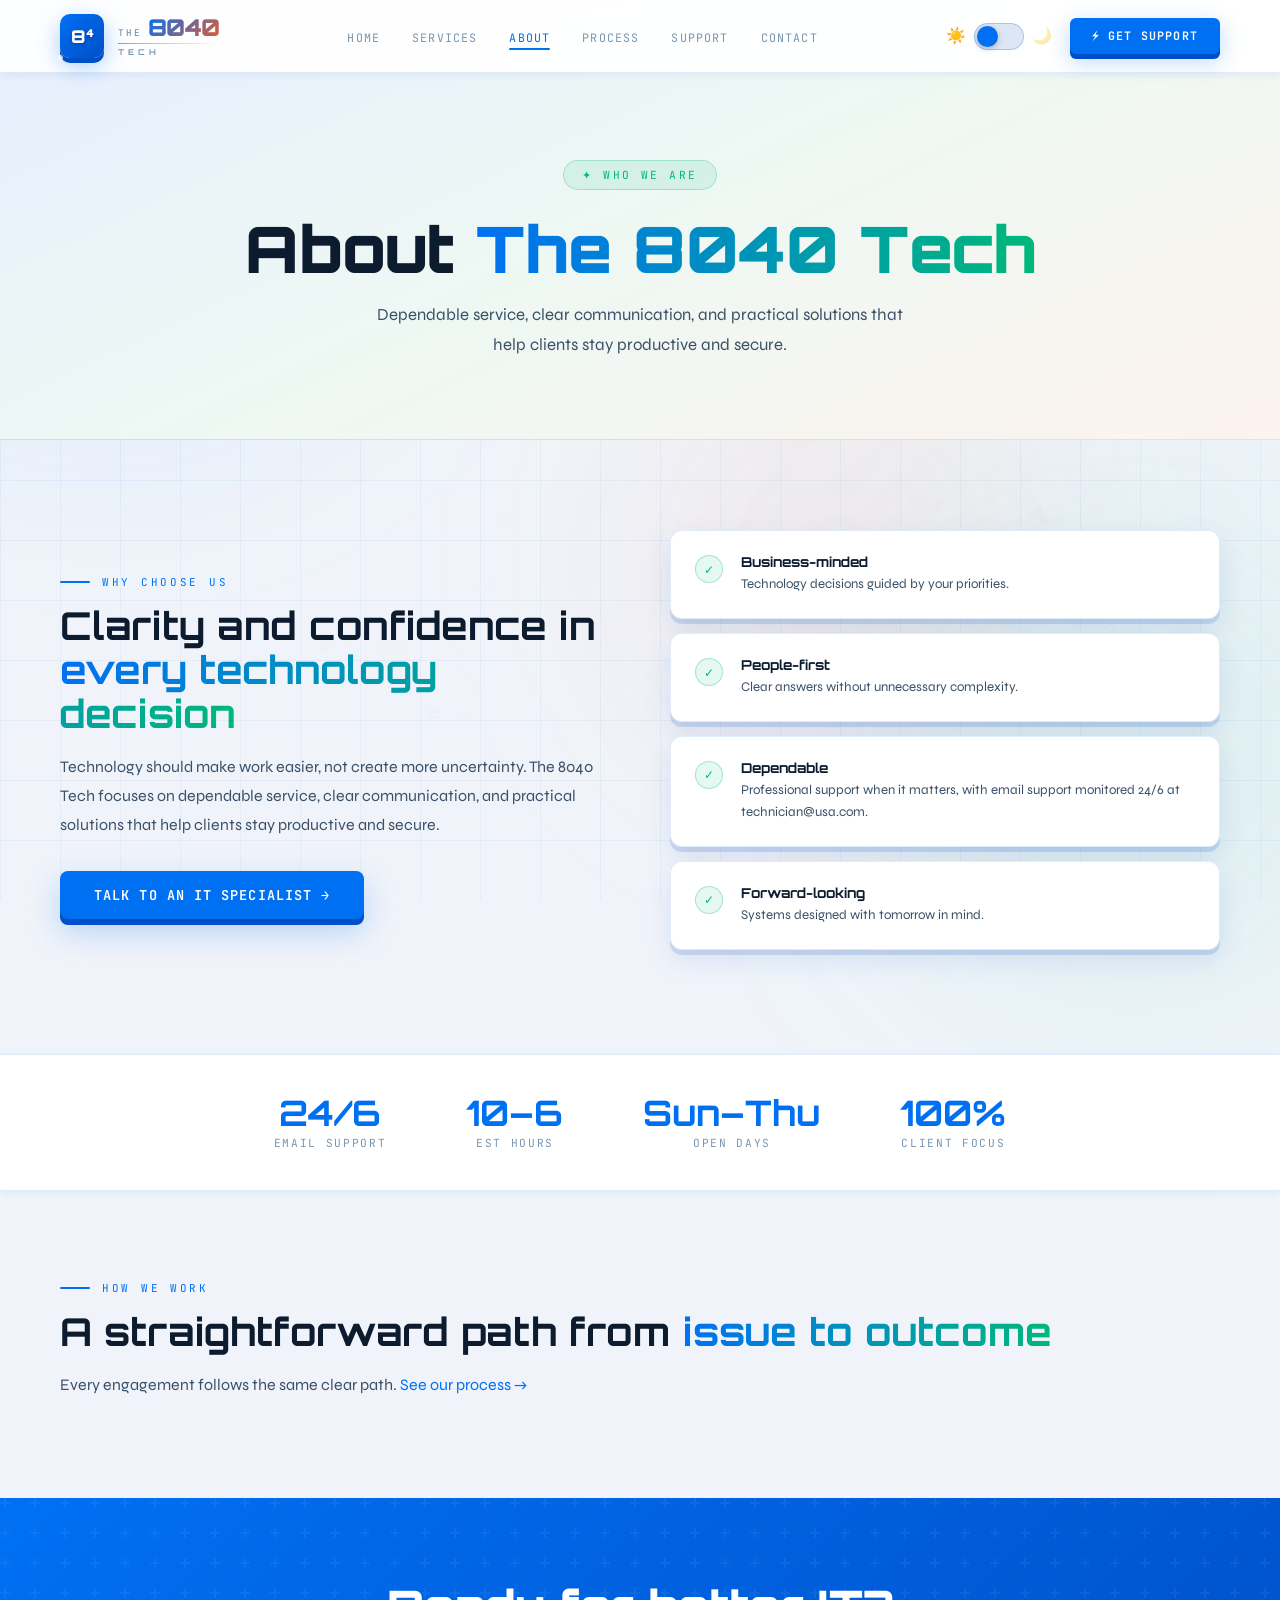
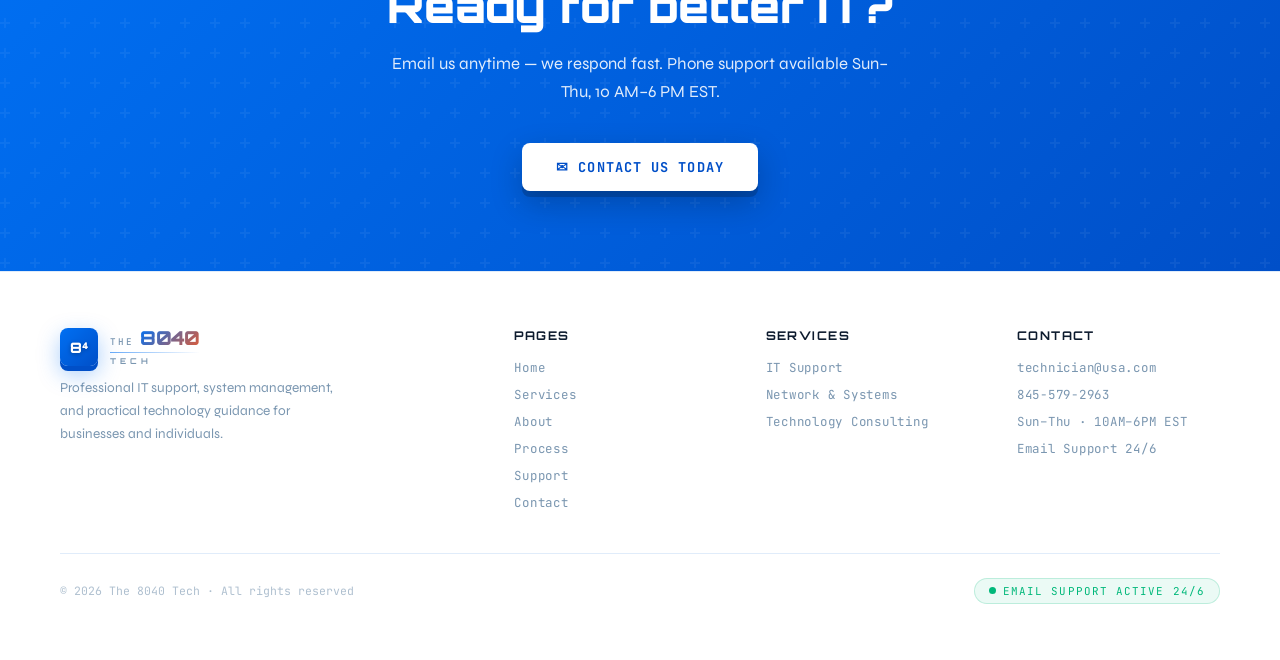
==== about.html @ 99787835 "Create about.html" ====
<!DOCTYPE html>
<html lang="en" data-theme="light">
<head>
<meta charset="UTF-8"><meta name="viewport" content="width=device-width, initial-scale=1.0">
<title>About — The 8040 Tech</title>
<style>
@import url('https://fonts.googleapis.com/css2?family=Orbitron:wght@400;600;700;900&family=Syne:wght@300;400;500;600&family=JetBrains+Mono:wght@300;400;500&display=swap');

/* ============ LIGHT THEME ============ */
:root {
  --bg:            #f0f4fa;
  --surface:       #ffffff;
  --surface2:      #f7f9fd;
  --border:        rgba(0,100,210,0.12);
  --border2:       rgba(0,100,210,0.25);
  --accent:        #0070f3;
  --accent2:       #004fc8;
  --green:         #00b87a;
  --orange:        #f05a28;
  --purple:        #7c3aed;
  --text:          #0d1b2e;
  --text2:         #3a5068;
  --muted:         #7a96b0;
  --shadow-sm:     0 2px 8px rgba(0,70,190,0.07);
  --shadow-md:     0 8px 32px rgba(0,70,190,0.10);
  --shadow-lg:     0 20px 60px rgba(0,70,190,0.13);
  --shadow-3d:     0 5px 0 rgba(0,70,190,0.15), 0 10px 28px rgba(0,70,190,0.10);
  --card-hover:    0 8px 0 rgba(0,70,190,0.18), 0 20px 48px rgba(0,70,190,0.14);
  --nav-bg:        rgba(255,255,255,0.92);
  --grid-color:    rgba(0,100,210,0.05);
  --canvas-opacity:0.10;
  --orb1:          rgba(0,112,243,0.10);
  --orb2:          rgba(0,184,122,0.08);
  --orb3:          rgba(240,90,40,0.07);
  --hero-bg:       linear-gradient(155deg,#e6eeff 0%,#eef8f3 50%,#fdf3ef 100%);
  --tc-border:     rgba(0,100,210,0.14);
  --toggle-track:  #dde6f5;
  --toggle-knob:   #0070f3;
}

/* ============ DARK THEME ============ */
[data-theme="dark"] {
  --bg:            #050a12;
  --surface:       #0e1c2e;
  --surface2:      #0a1520;
  --border:        rgba(0,229,255,0.12);
  --border2:       rgba(0,229,255,0.28);
  --accent:        #00e5ff;
  --accent2:       #009ab5;
  --green:         #00ff9d;
  --orange:        #ff6b35;
  --purple:        #a78bfa;
  --text:          #e8f4f8;
  --text2:         #b0cdd8;
  --muted:         #7aa3b5;
  --shadow-sm:     0 2px 8px rgba(0,0,0,0.35);
  --shadow-md:     0 8px 32px rgba(0,0,0,0.45);
  --shadow-lg:     0 20px 60px rgba(0,0,0,0.55);
  --shadow-3d:     0 5px 0 rgba(0,229,255,0.14), 0 10px 28px rgba(0,0,0,0.38);
  --card-hover:    0 8px 0 rgba(0,229,255,0.14), 0 20px 48px rgba(0,229,255,0.08);
  --nav-bg:        rgba(5,10,18,0.92);
  --grid-color:    rgba(0,229,255,0.04);
  --canvas-opacity:0.17;
  --orb1:          rgba(0,229,255,0.08);
  --orb2:          rgba(0,255,157,0.06);
  --orb3:          rgba(255,107,53,0.06);
  --hero-bg:       linear-gradient(155deg,#050a12 0%,#071422 50%,#070e14 100%);
  --tc-border:     rgba(0,229,255,0.12);
  --toggle-track:  #0e1c2e;
  --toggle-knob:   #00e5ff;
}

/* ============ BASE ============ */
*, *::before, *::after { box-sizing:border-box; margin:0; padding:0; }
html { scroll-behavior:smooth; scroll-padding-top:90px; }
body {
  font-family:'Syne',sans-serif;
  background:var(--bg); color:var(--text);
  overflow-x:hidden;
  transition:background 0.4s, color 0.4s;
}
body::before {
  content:''; position:fixed; inset:0;
  background-image:
    linear-gradient(var(--grid-color) 1px, transparent 1px),
    linear-gradient(90deg, var(--grid-color) 1px, transparent 1px);
  background-size:60px 60px;
  z-index:0; pointer-events:none;
}
.orb { position:fixed; border-radius:50%; filter:blur(120px); pointer-events:none; z-index:0; animation:drift 18s ease-in-out infinite alternate; transition:background 0.5s; }
.orb1 { width:600px; height:600px; background:var(--orb1); top:-200px; left:-200px; }
.orb2 { width:500px; height:500px; background:var(--orb2); bottom:-100px; right:-100px; animation-delay:-9s; }
.orb3 { width:400px; height:400px; background:var(--orb3); top:40%; left:50%; animation-delay:-4s; }
@keyframes drift { 0%{transform:translate(0,0)scale(1);} 100%{transform:translate(40px,40px)scale(1.08);} }
#techCanvas { position:fixed; inset:0; z-index:0; pointer-events:none; opacity:var(--canvas-opacity); transition:opacity 0.4s; }
section, nav, header, footer, .stats-bar, .full-band, .cta-band { position:relative; z-index:1; }

/* ============ THEME TOGGLE ============ */
.theme-toggle { display:flex; align-items:center; gap:8px; cursor:pointer; user-select:none; }
.toggle-track {
  width:50px; height:27px; background:var(--toggle-track);
  border:1px solid var(--border2); border-radius:100px; position:relative;
  cursor:pointer; transition:background 0.3s, border-color 0.3s;
}
.toggle-knob {
  width:21px; height:21px; background:var(--toggle-knob);
  border-radius:50%; position:absolute; top:2px; left:2px;
  transition:transform 0.35s cubic-bezier(.34,1.56,.64,1), background 0.3s;
  box-shadow:0 2px 6px rgba(0,0,0,0.22);
}
[data-theme="dark"] .toggle-knob { transform:translateX(23px); }
.t-icon { font-size:1rem; line-height:1; transition:opacity 0.3s; }
[data-theme="dark"] .t-icon.sun  { opacity:0.35; }
[data-theme="light"] .t-icon.moon { opacity:0.35; }

/* ============ NAV ============ */
nav {
  position:fixed; top:0; left:0; right:0;
  display:flex; align-items:center; justify-content:space-between;
  padding:14px 60px;
  background:var(--nav-bg); backdrop-filter:blur(20px);
  border-bottom:1px solid var(--border);
  z-index:100; box-shadow:var(--shadow-sm);
  transition:background 0.4s, border-color 0.4s, box-shadow 0.4s;
}
.nav-logo { text-decoration:none; display:flex; align-items:center; gap:14px; }
.nav-logo:hover .logo-icon { transform:scale(1.08) rotate(-4deg); }
.logo-icon { position:relative; width:44px; height:44px; flex-shrink:0; transition:transform 0.35s cubic-bezier(.34,1.56,.64,1); }
.logo-icon-bg {
  position:absolute; inset:0;
  background:linear-gradient(135deg, var(--accent), var(--accent2));
  border-radius:10px;
  box-shadow:0 5px 0 var(--accent2), 0 8px 22px rgba(0,112,243,0.35);
  animation:logo-pulse 3s ease-in-out infinite;
}
@keyframes logo-pulse {
  0%,100% { box-shadow:0 5px 0 var(--accent2), 0 8px 22px rgba(0,112,243,0.3); }
  50%      { box-shadow:0 5px 0 var(--accent2), 0 12px 32px rgba(0,112,243,0.55); }
}
.logo-icon-inner {
  position:absolute; inset:0; display:flex; align-items:center; justify-content:center;
  font-family:'Orbitron',monospace; font-size:1.1rem; font-weight:900;
  color:#fff; text-shadow:0 1px 4px rgba(0,0,0,0.3);
}
.logo-icon::before, .logo-icon::after {
  content:''; position:absolute; width:5px; height:5px; border-radius:50%;
  background:rgba(255,255,255,0.7); animation:dot-blink 2s ease-in-out infinite;
}
.logo-icon::before { top:-2px; right:-2px; }
.logo-icon::after  { bottom:-2px; left:-2px; animation-delay:1s; }
@keyframes dot-blink { 0%,100%{opacity:0.4;transform:scale(1);} 50%{opacity:1;transform:scale(1.4);} }
.logo-text-group { display:flex; flex-direction:column; gap:1px; line-height:1; }
.logo-top-row { display:flex; align-items:baseline; gap:6px; }
.logo-text-the {
  font-family:'JetBrains Mono',monospace; font-size:0.58rem; font-weight:500;
  letter-spacing:0.22em; text-transform:uppercase; color:var(--muted);
}
.logo-number {
  font-family:'Orbitron',monospace; font-size:1.45rem; font-weight:900; letter-spacing:-0.03em;
  background:linear-gradient(135deg, var(--accent) 0%, var(--orange) 60%, var(--accent) 100%);
  background-size:200% auto;
  -webkit-background-clip:text; -webkit-text-fill-color:transparent; background-clip:text;
  animation:shine-text 5s linear infinite;
}
@keyframes shine-text { 0%{background-position:0% center;} 100%{background-position:250% center;} }
.logo-text-tech {
  font-family:'Orbitron',monospace; font-size:0.5rem; font-weight:700;
  letter-spacing:0.5em; text-transform:uppercase; color:var(--muted); margin-top:1px;
}
.logo-divider { width:100%; height:1px; background:linear-gradient(90deg,var(--accent),transparent); margin:2px 0; opacity:0.6; }
.nav-links { display:flex; gap:32px; list-style:none; }
.nav-links a {
  font-family:'JetBrains Mono',monospace; font-size:0.73rem; color:var(--muted);
  text-decoration:none; letter-spacing:0.1em; text-transform:uppercase;
  transition:color 0.2s; position:relative;
}
.nav-links a::after {
  content:''; position:absolute; bottom:-4px; left:0; right:0; height:2px;
  background:var(--accent); border-radius:2px; transform:scaleX(0); transition:transform 0.2s;
}
.nav-links a:hover { color:var(--accent); }
.nav-links a:hover::after, .nav-links a.active::after { transform:scaleX(1); }
.nav-links a.active { color:var(--accent); }
.nav-right { display:flex; align-items:center; gap:18px; }
.nav-cta {
  font-family:'JetBrains Mono',monospace; font-size:0.73rem;
  letter-spacing:0.1em; text-transform:uppercase;
  color:#fff; background:var(--accent);
  padding:10px 22px; border-radius:6px; text-decoration:none; font-weight:600;
  box-shadow:0 5px 0 var(--accent2), 0 7px 22px rgba(0,112,243,0.28);
  transition:all 0.2s; white-space:nowrap;
}
.nav-cta:hover { transform:translateY(-2px); box-shadow:0 7px 0 var(--accent2), 0 12px 30px rgba(0,112,243,0.38); }
.nav-cta:active { transform:translateY(3px); box-shadow:0 2px 0 var(--accent2); }
.nav-burger {
  display:none; background:var(--surface); border:1px solid var(--border2); border-radius:8px;
  width:42px; height:38px; cursor:pointer; color:var(--accent); font-size:1.1rem;
  align-items:center; justify-content:center; box-shadow:var(--shadow-sm);
}

/* ============ HERO ============ */
.hero-full {
  min-height:100vh; display:flex; flex-direction:column; align-items:center; justify-content:center;
  text-align:center; padding:120px 40px 80px; background:var(--hero-bg); transition:background 0.4s;
}
.hero-badge {
  font-family:'JetBrains Mono',monospace; font-size:0.72rem; letter-spacing:0.2em; text-transform:uppercase;
  color:var(--green); background:rgba(0,184,122,0.1); border:1px solid rgba(0,184,122,0.28);
  padding:8px 22px; border-radius:100px; margin-bottom:36px; display:inline-block;
  box-shadow:0 3px 14px rgba(0,184,122,0.15); animation:fadeUp 0.8s ease forwards; opacity:0;
}
@keyframes fadeUp{from{opacity:0;transform:translateY(20px);}to{opacity:1;transform:translateY(0);}}
.hero-title {
  font-family:'Orbitron',monospace; font-size:clamp(3rem,8vw,6.5rem); font-weight:900;
  line-height:1; letter-spacing:-0.02em; margin-bottom:12px;
  animation:fadeUp 0.8s 0.15s ease forwards; opacity:0;
}
.hero-title .line1 { display:block; color:var(--text); }
.hero-title .line2 {
  display:block;
  background:linear-gradient(90deg,var(--accent),var(--green));
  -webkit-background-clip:text; -webkit-text-fill-color:transparent; background-clip:text;
}
.hero-sub {
  font-size:1.1rem; color:var(--text2); max-width:580px; line-height:1.75; margin:24px auto 48px;
  animation:fadeUp 0.8s 0.3s ease forwards; opacity:0;
}
.hero-actions { display:flex; gap:16px; justify-content:center; flex-wrap:wrap; animation:fadeUp 0.8s 0.45s ease forwards; opacity:0; }

/* ============ SECTIONS ============ */
.section-wrap { max-width:1280px; margin:0 auto; padding:90px 60px; }
.section-tag {
  font-family:'JetBrains Mono',monospace; font-size:0.68rem; letter-spacing:0.25em; text-transform:uppercase;
  color:var(--accent); margin-bottom:14px; display:flex; align-items:center; gap:12px;
}
.section-tag::before { content:''; width:30px; height:2px; background:var(--accent); display:inline-block; border-radius:2px; }
.section-title {
  font-family:'Orbitron',monospace; font-size:clamp(1.7rem,3vw,2.6rem);
  font-weight:700; line-height:1.15; margin-bottom:18px; color:var(--text);
}
.section-title span {
  background:linear-gradient(90deg, var(--accent), var(--green));
  -webkit-background-clip:text; -webkit-text-fill-color:transparent; background-clip:text;
}
.section-desc { font-size:1rem; color:var(--text2); max-width:600px; line-height:1.8; }
.full-band {
  background:var(--surface2); border-top:1px solid var(--border); border-bottom:1px solid var(--border);
  transition:background 0.4s;
}

/* ============ BUTTONS ============ */
.btn-primary {
  display:inline-flex; align-items:center; gap:10px;
  font-family:'JetBrains Mono',monospace; font-size:0.85rem; font-weight:600; letter-spacing:0.08em; text-transform:uppercase;
  color:#fff; background:var(--accent); padding:15px 34px; border-radius:8px; text-decoration:none;
  box-shadow:0 6px 0 var(--accent2), 0 12px 32px rgba(0,112,243,0.26);
  transition:all 0.2s; border:none; cursor:pointer;
}
.btn-primary:hover { transform:translateY(-3px); box-shadow:0 9px 0 var(--accent2), 0 18px 42px rgba(0,112,243,0.38); }
.btn-primary:active { transform:translateY(3px); box-shadow:0 3px 0 var(--accent2); }
.btn-secondary {
  display:inline-flex; align-items:center; gap:10px;
  font-family:'JetBrains Mono',monospace; font-size:0.85rem; letter-spacing:0.08em; text-transform:uppercase;
  color:var(--accent); background:var(--surface); padding:14px 32px; border:2px solid var(--border2); border-radius:8px; text-decoration:none;
  box-shadow:var(--shadow-3d); transition:all 0.2s;
}
.btn-secondary:hover { transform:translateY(-3px); box-shadow:var(--card-hover); border-color:var(--accent); }
.btn-white {
  display:inline-flex; align-items:center; gap:10px;
  font-family:'JetBrains Mono',monospace; font-size:0.85rem; font-weight:700; letter-spacing:0.08em; text-transform:uppercase;
  color:var(--accent2); background:#fff; padding:15px 34px; border-radius:8px; text-decoration:none;
  box-shadow:0 6px 0 rgba(0,0,0,0.18), 0 12px 32px rgba(0,0,0,0.22);
  transition:all 0.2s;
}
.btn-white:hover { transform:translateY(-3px); box-shadow:0 9px 0 rgba(0,0,0,0.18), 0 18px 42px rgba(0,0,0,0.28); }
.btn-white:active { transform:translateY(3px); box-shadow:0 3px 0 rgba(0,0,0,0.18); }

/* ============ CARDS ============ */
.services-grid { display:grid; grid-template-columns:repeat(auto-fit,minmax(280px,1fr)); gap:22px; margin-top:56px; }
.card {
  background:var(--surface); border:1px solid var(--border); border-radius:16px;
  padding:36px 30px; position:relative; overflow:hidden;
  box-shadow:var(--shadow-3d);
  transition:transform 0.3s, box-shadow 0.3s, border-color 0.3s, background 0.4s;
}
.card::before {
  content:''; position:absolute; top:0; left:0; right:0; height:3px;
  background:linear-gradient(90deg, var(--accent), var(--green));
  transform:scaleX(0); transition:transform 0.4s; border-radius:3px 3px 0 0;
}
.card:hover { transform:translateY(-7px) scale(1.01); box-shadow:var(--card-hover); border-color:var(--border2); }
.card:hover::before { transform:scaleX(1); }
.card-icon { font-size:2.4rem; margin-bottom:18px; display:block; filter:drop-shadow(0 4px 8px rgba(0,100,210,0.15)); transition:transform 0.3s; }
.card:hover .card-icon { transform:scale(1.12) translateY(-2px); }
.card-title { font-family:'Orbitron',monospace; font-size:0.95rem; font-weight:700; color:var(--text); margin-bottom:10px; }
.card-desc { font-size:0.87rem; color:var(--text2); line-height:1.75; }
.card-tag {
  display:inline-block; margin-top:16px;
  font-family:'JetBrains Mono',monospace; font-size:0.67rem; letter-spacing:0.12em; text-transform:uppercase;
  color:var(--accent); background:rgba(0,112,243,0.07); padding:5px 13px; border-radius:100px;
  border:1px solid rgba(0,112,243,0.15);
}


/* ============ CARD LISTS & OPTIONS ============ */
.card-list { list-style:none; margin-top:14px; }
.card-list li { display:flex; gap:10px; align-items:flex-start; font-size:0.85rem; color:var(--text2); line-height:1.6; margin-bottom:8px; }
.card-list li::before { content:'\2713'; color:var(--green); font-weight:700; flex-shrink:0; }
.option-card { text-decoration:none; color:inherit; display:block; }
.option-go { display:inline-block; margin-top:16px; font-family:'JetBrains Mono',monospace; font-size:0.7rem; letter-spacing:0.12em; text-transform:uppercase; color:var(--accent); }

/* ============ FAQ ============ */
.faq-list { max-width:820px; margin:48px auto 0; }
.faq-item { background:var(--surface); border:1px solid var(--border); border-radius:12px; margin-bottom:12px; box-shadow:var(--shadow-3d); overflow:hidden; transition:border-color 0.3s, background 0.4s; }
.faq-item[open] { border-color:var(--border2); }
.faq-q { cursor:pointer; list-style:none; display:flex; justify-content:space-between; align-items:center; gap:16px; padding:20px 24px; font-family:'Orbitron',monospace; font-size:0.88rem; font-weight:700; color:var(--text); }
.faq-q::-webkit-details-marker { display:none; }
.faq-q::after { content:'+'; font-family:'JetBrains Mono',monospace; font-size:1.1rem; color:var(--accent); transition:transform 0.25s; flex-shrink:0; }
.faq-item[open] .faq-q::after { transform:rotate(45deg); }
.faq-a { padding:0 24px 20px; font-size:0.9rem; color:var(--text2); line-height:1.75; }
.faq-a a { color:var(--accent); text-decoration:none; }

/* ============ STATS BAR ============ */
.stats-bar {
  background:var(--surface); border-top:1px solid var(--border); border-bottom:1px solid var(--border);
  padding:40px 60px; display:flex; justify-content:center; gap:80px; flex-wrap:wrap;
  box-shadow:var(--shadow-sm); transition:background 0.4s, border-color 0.4s;
}
.stat { text-align:center; }
.stat-num {
  font-family:'Orbitron',monospace; font-size:2.2rem; font-weight:700; display:block; line-height:1;
  color:var(--accent);
}
.stat-label { font-family:'JetBrains Mono',monospace; font-size:0.7rem; letter-spacing:0.15em; text-transform:uppercase; color:var(--muted); margin-top:6px; display:block; }

/* ============ WHY ITEMS ============ */
.why-grid { display:grid; grid-template-columns:1fr 1fr; gap:60px; align-items:center; }
.why-item {
  display:flex; align-items:flex-start; gap:18px; padding:22px 24px;
  background:var(--surface); border:1px solid var(--border); border-radius:12px;
  box-shadow:var(--shadow-3d); transition:all 0.3s; margin-bottom:14px;
}
.why-item:hover { border-color:var(--border2); transform:translateX(6px); box-shadow:var(--card-hover); }
.why-check {
  flex-shrink:0; width:28px; height:28px; background:rgba(0,184,122,0.1);
  border:1px solid rgba(0,184,122,0.3); border-radius:50%;
  display:flex; align-items:center; justify-content:center; font-size:0.78rem; color:var(--green); margin-top:2px;
}
.why-item-title { font-family:'Orbitron',monospace; font-size:0.85rem; font-weight:700; margin-bottom:4px; color:var(--text); }
.why-item-desc { font-size:0.83rem; color:var(--text2); line-height:1.65; }

/* ============ PROCESS ============ */
.process-grid { display:grid; grid-template-columns:repeat(4,1fr); gap:0; margin-top:56px; position:relative; }
.process-grid::before {
  content:''; position:absolute; top:36px; left:12.5%; right:12.5%; height:2px;
  background:linear-gradient(90deg,transparent,var(--accent),var(--accent),transparent); opacity:0.2;
}
.step { text-align:center; padding:0 20px; }
.step-num {
  width:72px; height:72px; border:2px solid var(--border2); border-radius:50%;
  display:flex; align-items:center; justify-content:center; margin:0 auto 24px;
  background:var(--surface); box-shadow:0 6px 0 var(--border), 0 10px 22px rgba(0,100,210,0.08);
  transition:all 0.3s;
}
.step:hover .step-num { border-color:var(--accent); box-shadow:0 7px 0 var(--accent2), 0 14px 32px rgba(0,100,210,0.25); transform:translateY(-5px); }
.step-num-inner {
  font-family:'Orbitron',monospace; font-size:1.1rem; font-weight:700; color:var(--accent);
}
.step-title { font-family:'Orbitron',monospace; font-size:0.88rem; font-weight:700; margin-bottom:8px; color:var(--text); }
.step-desc { font-size:0.83rem; color:var(--text2); line-height:1.7; }

/* ============ CTA BAND ============ */
.cta-band {
  background:linear-gradient(135deg, var(--accent) 0%, var(--accent2) 100%);
  padding:80px 60px; text-align:center; position:relative; overflow:hidden;
}
.cta-band::before { content:''; position:absolute; inset:0; background:url("data:image/svg+xml,%3Csvg width='60' height='60' viewBox='0 0 60 60' xmlns='http://www.w3.org/2000/svg'%3E%3Cg fill='none' fill-rule='evenodd'%3E%3Cg fill='%23ffffff' fill-opacity='0.05'%3E%3Cpath d='M36 34v-4h-2v4h-4v2h4v4h2v-4h4v-2h-4zm0-30V0h-2v4h-4v2h4v4h2V6h4V4h-4zM6 34v-4H4v4H0v2h4v4h2v-4h4v-2H6zM6 4V0H4v4H0v2h4v4h2V6h4V4H6z'/%3E%3C/g%3E%3C/g%3E%3C/svg%3E"); }
.cta-band h2 { font-family:'Orbitron',monospace; font-size:clamp(1.8rem,3.5vw,2.8rem); font-weight:900; color:#fff; margin-bottom:16px; position:relative; }
.cta-band p { font-size:1.05rem; color:rgba(255,255,255,0.88); max-width:520px; margin:0 auto 36px; line-height:1.7; position:relative; }
.cta-band .btn-white { position:relative; }

/* ============ CONTACT ============ */
.contact-grid { display:grid; grid-template-columns:1fr 1.15fr; gap:48px; margin-top:56px; align-items:start; }
.contact-info-col { display:flex; flex-direction:column; gap:14px; }
.info-card {
  display:flex; align-items:center; gap:18px; padding:20px 24px;
  background:var(--surface); border:1px solid var(--border); border-radius:12px;
  transition:all 0.3s; text-decoration:none; color:inherit; box-shadow:var(--shadow-3d);
}
.info-card:hover { border-color:var(--border2); transform:translateX(6px); box-shadow:var(--card-hover); }
.info-icon {
  width:48px; height:48px; background:rgba(0,112,243,0.07); border:1px solid rgba(0,112,243,0.14);
  border-radius:10px; display:flex; align-items:center; justify-content:center;
  font-size:1.3rem; flex-shrink:0; box-shadow:0 3px 0 rgba(0,112,243,0.12);
}
.info-label { font-family:'JetBrains Mono',monospace; font-size:0.67rem; letter-spacing:0.15em; text-transform:uppercase; color:var(--muted); margin-bottom:3px; }
.info-value { font-family:'Orbitron',monospace; font-size:0.88rem; font-weight:600; color:var(--text); }
.info-card.primary { border-color:rgba(0,112,243,0.24); }
.info-card.primary .info-icon { background:rgba(0,112,243,0.10); border-color:rgba(0,112,243,0.24); }
.info-card.primary .info-value { color:var(--accent); }
.hours-badge {
  display:inline-flex; align-items:center; gap:8px;
  font-family:'JetBrains Mono',monospace; font-size:0.7rem; letter-spacing:0.12em; text-transform:uppercase;
  color:var(--green); background:rgba(0,184,122,0.08); border:1px solid rgba(0,184,122,0.22);
  padding:8px 16px; border-radius:100px; margin-top:6px;
}
.contact-form-card {
  background:var(--surface); border:1px solid var(--border); border-radius:16px;
  padding:36px 32px; box-shadow:var(--shadow-lg); transition:background 0.4s, border-color 0.4s;
}
.contact-form-card form { display:flex; flex-direction:column; gap:16px; }
.form-group { display:flex; flex-direction:column; gap:7px; }
.form-label { font-family:'JetBrains Mono',monospace; font-size:0.72rem; letter-spacing:0.12em; text-transform:uppercase; color:var(--muted); }
.form-input, .form-textarea {
  background:var(--surface); border:1.5px solid var(--border); border-radius:8px;
  padding:13px 16px; font-family:'Syne',sans-serif; font-size:0.92rem; color:var(--text);
  outline:none; width:100%; box-shadow:var(--shadow-sm);
  transition:border-color 0.2s, box-shadow 0.2s, background 0.4s;
}
.form-input:focus, .form-textarea:focus { border-color:var(--accent); box-shadow:0 0 0 3px rgba(0,112,243,0.1), 0 4px 0 rgba(0,112,243,0.12); }
.form-textarea { resize:vertical; min-height:130px; }
.btn-send {
  display:flex; align-items:center; justify-content:center; gap:10px;
  font-family:'JetBrains Mono',monospace; font-size:0.85rem; font-weight:600; letter-spacing:0.1em; text-transform:uppercase;
  color:#fff; background:var(--accent); border:none; padding:18px; border-radius:8px; cursor:pointer;
  box-shadow:0 6px 0 var(--accent2), 0 10px 30px rgba(0,112,243,0.25); transition:all 0.2s;
}
.btn-send:hover { transform:translateY(-3px); box-shadow:0 9px 0 var(--accent2), 0 16px 40px rgba(0,112,243,0.35); }
.btn-send:active { transform:translateY(3px); box-shadow:0 3px 0 var(--accent2); }
.form-note { font-family:'JetBrains Mono',monospace; font-size:0.68rem; color:var(--muted); text-align:center; letter-spacing:0.04em; }

/* ============ FOOTER ============ */
footer { background:var(--surface); border-top:1px solid var(--border); padding:56px 60px; transition:background 0.4s, border-color 0.4s; }
.footer-inner { max-width:1280px; margin:0 auto; display:grid; grid-template-columns:2fr 1fr 1fr 1fr; gap:48px; }
.footer-logo-wrap { display:flex; align-items:center; gap:12px; margin-bottom:10px; }
.footer-logo-icon { position:relative; width:38px; height:38px; flex-shrink:0; }
.footer-logo-icon .logo-icon-bg { border-radius:8px; }
.footer-logo-icon .logo-icon-inner { font-size:0.9rem; }
.footer-desc { font-size:0.85rem; color:var(--muted); line-height:1.7; max-width:280px; margin-top:8px; }
.footer-col-title { font-family:'Orbitron',monospace; font-size:0.75rem; font-weight:700; letter-spacing:0.12em; text-transform:uppercase; color:var(--text); margin-bottom:16px; }
.footer-col a { display:block; font-family:'JetBrains Mono',monospace; font-size:0.78rem; color:var(--muted); text-decoration:none; margin-bottom:10px; letter-spacing:0.06em; transition:color 0.2s; }
.footer-col a:hover { color:var(--accent); }
.footer-bottom {
  max-width:1280px; margin:32px auto 0; padding-top:24px;
  border-top:1px solid var(--border);
  display:flex; justify-content:space-between; align-items:center; flex-wrap:wrap; gap:16px;
}
.footer-copy { font-family:'JetBrains Mono',monospace; font-size:0.72rem; color:var(--muted); opacity:0.6; }
.footer-badge {
  font-family:'JetBrains Mono',monospace; font-size:0.68rem; letter-spacing:0.1em; text-transform:uppercase;
  color:var(--green); background:rgba(0,184,122,0.08); border:1px solid rgba(0,184,122,0.2);
  padding:5px 14px; border-radius:100px; display:flex; align-items:center; gap:7px;
}
.pulse-dot { width:7px; height:7px; border-radius:50%; background:var(--green); animation:pg 1.5s ease-in-out infinite; }
@keyframes pg { 0%,100%{opacity:1;box-shadow:0 0 0 0 rgba(0,184,122,0.45);} 50%{opacity:0.7;box-shadow:0 0 0 6px rgba(0,184,122,0);} }

/* ============ REVEAL / SCROLLBAR ============ */
.reveal { opacity:0; transform:translateY(28px); transition:opacity 0.7s ease, transform 0.7s ease; }
.reveal.visible { opacity:1; transform:translateY(0); }
::-webkit-scrollbar { width:6px; }
::-webkit-scrollbar-track { background:var(--bg); }
::-webkit-scrollbar-thumb { background:rgba(0,112,243,0.22); border-radius:3px; }
::-webkit-scrollbar-thumb:hover { background:rgba(0,112,243,0.42); }

/* ============ RESPONSIVE ============ */
@media(max-width:1024px) {
  .footer-inner { grid-template-columns:1fr 1fr; }
}
@media(max-width:900px) {
  nav { padding:14px 20px; }
  .nav-burger { display:flex; }
  .nav-links {
    display:none; position:absolute; top:100%; left:0; right:0;
    flex-direction:column; gap:0; background:var(--surface);
    border-bottom:1px solid var(--border); box-shadow:var(--shadow-md); padding:8px 0;
  }
  .nav-links.open { display:flex; }
  .nav-links li { width:100%; }
  .nav-links a { display:block; padding:14px 24px; }
  .nav-links a::after { display:none; }
  .section-wrap { padding:60px 20px; }
  .stats-bar { padding:36px 20px; gap:36px; }
  .process-grid { grid-template-columns:1fr 1fr; gap:32px 0; }
  .process-grid::before { display:none; }
  .why-grid { grid-template-columns:1fr; gap:36px; }
  .contact-grid { grid-template-columns:1fr; gap:36px; }
  .cta-band { padding:60px 24px; }
  footer { padding:40px 20px; }
  .footer-inner { grid-template-columns:1fr 1fr; gap:32px; }
  .hero-full { padding:110px 20px 60px; }
}
@media(max-width:600px) {
  .process-grid { grid-template-columns:1fr; }
  .footer-inner { grid-template-columns:1fr; }
  .footer-bottom { flex-direction:column; text-align:center; }
  nav { padding:12px 16px; }
  .nav-right { gap:10px; }
  .nav-cta { display:none; }
}

/* ============ PAGE HERO ============ */
.page-hero {
  padding:160px 60px 80px;
  background:var(--hero-bg); text-align:center;
  border-bottom:1px solid var(--border);
  transition:background 0.4s;
}
.page-hero-tag {
  font-family:'JetBrains Mono',monospace; font-size:0.7rem; letter-spacing:0.22em; text-transform:uppercase;
  color:var(--green); background:rgba(0,184,122,0.1); border:1px solid rgba(0,184,122,0.25);
  padding:7px 18px; border-radius:100px; display:inline-block; margin-bottom:24px;
}
.page-hero-title {
  font-family:'Orbitron',monospace;
  font-size:clamp(2.2rem,5vw,4rem); font-weight:900; line-height:1.1;
  color:var(--text); margin-bottom:16px;
}
.page-hero-title span {
  background:linear-gradient(90deg, var(--accent), var(--green));
  -webkit-background-clip:text; -webkit-text-fill-color:transparent; background-clip:text;
}
.page-hero-sub { font-size:1.05rem; color:var(--text2); max-width:560px; margin:0 auto; line-height:1.75; }
@media(max-width:900px){ .page-hero { padding:130px 24px 60px; } }
</style>
</head>
<body>
<div class="orb orb1"></div><div class="orb orb2"></div><div class="orb orb3"></div>
<canvas id="techCanvas"></canvas>

<nav>
  <a href="index.html" class="nav-logo">
    <div class="logo-icon"><div class="logo-icon-bg"></div><div class="logo-icon-inner">8⁴</div></div>
    <div class="logo-text-group">
      <div class="logo-top-row"><span class="logo-text-the">The</span><span class="logo-number">8040</span></div>
      <div class="logo-divider"></div><span class="logo-text-tech">Tech</span>
    </div>
  </a>
  <ul class="nav-links" id="navLinks">
    <li><a href="index.html">Home</a></li>
    <li><a href="services.html">Services</a></li>
    <li><a href="about.html" class="active">About</a></li>
    <li><a href="process.html">Process</a></li>
    <li><a href="support.html">Support</a></li>
    <li><a href="contact.html">Contact</a></li>
  </ul>
  <div class="nav-right">
    <label class="theme-toggle" aria-label="Toggle dark mode"><span class="t-icon sun">☀️</span><div class="toggle-track" id="toggleTrack"><div class="toggle-knob"></div></div><span class="t-icon moon">🌙</span></label>
    <a href="contact.html" class="nav-cta">⚡ Get Support</a>
    <button class="nav-burger" id="navBurger" aria-label="Menu">☰</button>
  </div>
</nav>

<header class="page-hero">
  <div class="page-hero-tag">✦ Who We Are</div>
  <h1 class="page-hero-title">About <span>The 8040 Tech</span></h1>
  <p class="page-hero-sub">Dependable service, clear communication, and practical solutions that help clients stay productive and secure.</p>
</header>

<section>
  <div class="section-wrap">
    <div class="why-grid reveal">
      <div>
        <div class="section-tag">Why Choose Us</div>
        <h2 class="section-title">Clarity and confidence in <span>every technology decision</span></h2>
        <p class="section-desc" style="margin-bottom:32px;">Technology should make work easier, not create more uncertainty. The 8040 Tech focuses on dependable service, clear communication, and practical solutions that help clients stay productive and secure.</p>
        <a href="contact.html" class="btn-primary">Talk to an IT specialist →</a>
      </div>
      <div>
        <div class="why-item reveal"><div class="why-check">✓</div><div><div class="why-item-title">Business-minded</div><p class="why-item-desc">Technology decisions guided by your priorities.</p></div></div>
        <div class="why-item reveal"><div class="why-check">✓</div><div><div class="why-item-title">People-first</div><p class="why-item-desc">Clear answers without unnecessary complexity.</p></div></div>
        <div class="why-item reveal"><div class="why-check">✓</div><div><div class="why-item-title">Dependable</div><p class="why-item-desc">Professional support when it matters, with email support monitored 24/6 at technician@usa.com.</p></div></div>
        <div class="why-item reveal"><div class="why-check">✓</div><div><div class="why-item-title">Forward-looking</div><p class="why-item-desc">Systems designed with tomorrow in mind.</p></div></div>
      </div>
    </div>
  </div>
</section>

<div class="stats-bar">
  <div class="stat"><span class="stat-num">24/6</span><span class="stat-label">Email Support</span></div>
  <div class="stat"><span class="stat-num">10–6</span><span class="stat-label">EST Hours</span></div>
  <div class="stat"><span class="stat-num">Sun–Thu</span><span class="stat-label">Open Days</span></div>
  <div class="stat"><span class="stat-num">100%</span><span class="stat-label">Client Focus</span></div>
</div>

<section>
  <div class="section-wrap">
    <div class="reveal">
      <div class="section-tag">How We Work</div>
      <h2 class="section-title">A straightforward path from <span>issue to outcome</span></h2>
      <p class="section-desc" style="margin-bottom:8px;">Every engagement follows the same clear path. <a href="process.html" style="color:var(--accent);text-decoration:none;">See our process →</a></p>
    </div>
  </div>
</section>

<div class="cta-band">
  <h2>Ready for better IT?</h2>
  <p>Email us anytime — we respond fast. Phone support available Sun–Thu, 10 AM–6 PM EST.</p>
  <a href="contact.html" class="btn-white">✉ Contact Us Today</a>
</div>

<footer>
  <div class="footer-inner">
    <div>
      <div class="footer-logo-wrap">
        <div class="footer-logo-icon"><div class="logo-icon-bg"></div><div class="logo-icon-inner">8⁴</div></div>
        <div class="logo-text-group">
          <div class="logo-top-row"><span class="logo-text-the">The</span><span class="logo-number" style="font-size:1.2rem;">8040</span></div>
          <div class="logo-divider"></div><span class="logo-text-tech">Tech</span>
        </div>
      </div>
      <p class="footer-desc">Professional IT support, system management, and practical technology guidance for businesses and individuals.</p>
    </div>
    <div class="footer-col">
      <div class="footer-col-title">Pages</div>
      <a href="index.html">Home</a><a href="services.html">Services</a>
      <a href="about.html">About</a><a href="process.html">Process</a><a href="support.html">Support</a><a href="contact.html">Contact</a>
    </div>
    <div class="footer-col">
      <div class="footer-col-title">Services</div>
      <a href="services.html">IT Support</a><a href="services.html">Network & Systems</a>
      <a href="services.html">Technology Consulting</a>
    </div>
    <div class="footer-col">
      <div class="footer-col-title">Contact</div>
      <a href="mailto:technician@usa.com">technician@usa.com</a>
      <a href="tel:8455792963">845-579-2963</a>
      <a href="contact.html">Sun–Thu · 10AM–6PM EST</a>
      <a href="contact.html">Email Support 24/6</a>
    </div>
  </div>
  <div class="footer-bottom">
    <span class="footer-copy">© 2026 The 8040 Tech · All rights reserved</span>
    <div class="footer-badge"><div class="pulse-dot"></div>Email Support Active 24/6</div>
  </div>
</footer>
<script>
/* Theme */
function initTheme(){const s=localStorage.getItem('8040-theme');if(s)document.documentElement.setAttribute('data-theme',s);}
function toggleTheme(){const h=document.documentElement;const d=h.getAttribute('data-theme')==='dark';h.setAttribute('data-theme',d?'light':'dark');localStorage.setItem('8040-theme',d?'light':'dark');}
initTheme();
document.addEventListener('DOMContentLoaded',()=>{
  const track=document.getElementById('toggleTrack');
  if(track)track.addEventListener('click',toggleTheme);

  /* Mobile menu */
  const burger=document.getElementById('navBurger');
  const links=document.getElementById('navLinks');
  if(burger&&links){
    burger.addEventListener('click',()=>links.classList.toggle('open'));
    links.querySelectorAll('a').forEach(a=>a.addEventListener('click',()=>links.classList.remove('open')));
  }

  /* Scroll reveal */
  const reveals=document.querySelectorAll('.reveal');
  const obs=new IntersectionObserver(entries=>{
    entries.forEach(e=>{if(e.isIntersecting){e.target.classList.add('visible');obs.unobserve(e.target);}});
  },{threshold:0.1});
  reveals.forEach(r=>obs.observe(r));

  /* Canvas */
  const canvas=document.getElementById('techCanvas');
  if(!canvas)return;
  const ctx=canvas.getContext('2d');
  function resize(){canvas.width=innerWidth;canvas.height=innerHeight;}
  resize();
  window.addEventListener('resize',()=>{resize();initP();});
  const SYM=['⌘','⌥','⇧','⌃','⎋','⏎','⌨','🖥','💻','📡','🔌','💡','📶','⚙','🔧','💾','🖱','🛡','🔐','🔑','</>','{ }','//','&&','||','git','ssh','TCP','DNS','SSL','API','VPN'];
  let P=[];
  function initP(){
    P=[];
    const n=Math.floor((canvas.width*canvas.height)/22000);
    for(let i=0;i<n;i++)P.push({
      x:Math.random()*canvas.width,y:Math.random()*canvas.height,
      s:SYM[Math.floor(Math.random()*SYM.length)],
      sz:10+Math.random()*14,sp:0.15+Math.random()*0.3,
      op:0.06+Math.random()*0.15,dr:(Math.random()-0.5)*0.3
    });
  }
  initP();
  function draw(){
    ctx.clearRect(0,0,canvas.width,canvas.height);
    const dark=document.documentElement.getAttribute('data-theme')==='dark';
    ctx.fillStyle=dark?'#00e5ff':'#0060cc';
    P.forEach(p=>{
      ctx.save();ctx.globalAlpha=p.op;
      ctx.font=p.sz+'px JetBrains Mono,monospace';
      ctx.fillText(p.s,p.x,p.y);ctx.restore();
      p.y-=p.sp;p.x+=p.dr;
      if(p.y<-30){p.y=canvas.height+30;p.x=Math.random()*canvas.width;}
      if(p.x<-40)p.x=canvas.width+10;
      if(p.x>canvas.width+40)p.x=-10;
    });
    requestAnimationFrame(draw);
  }
  draw();
});

/* Contact form -> mailto */
document.addEventListener('DOMContentLoaded',()=>{
  const form=document.getElementById('contactForm');
  if(!form)return;
  form.addEventListener('submit',e=>{
    e.preventDefault();
    const name=form.querySelector('[name="name"]').value||'';
    const email=form.querySelector('[name="email"]').value||'';
    const msg=form.querySelector('[name="message"]').value||'';
    const sub=encodeURIComponent('[8040 Tech Support] New Request — '+name);
    const body=encodeURIComponent('Name: '+name+'\nEmail: '+email+'\n\nMessage:\n'+msg);
    window.location.href='mailto:technician@usa.com?subject='+sub+'&body='+body;
  });
});
</script>
</body>
</html>
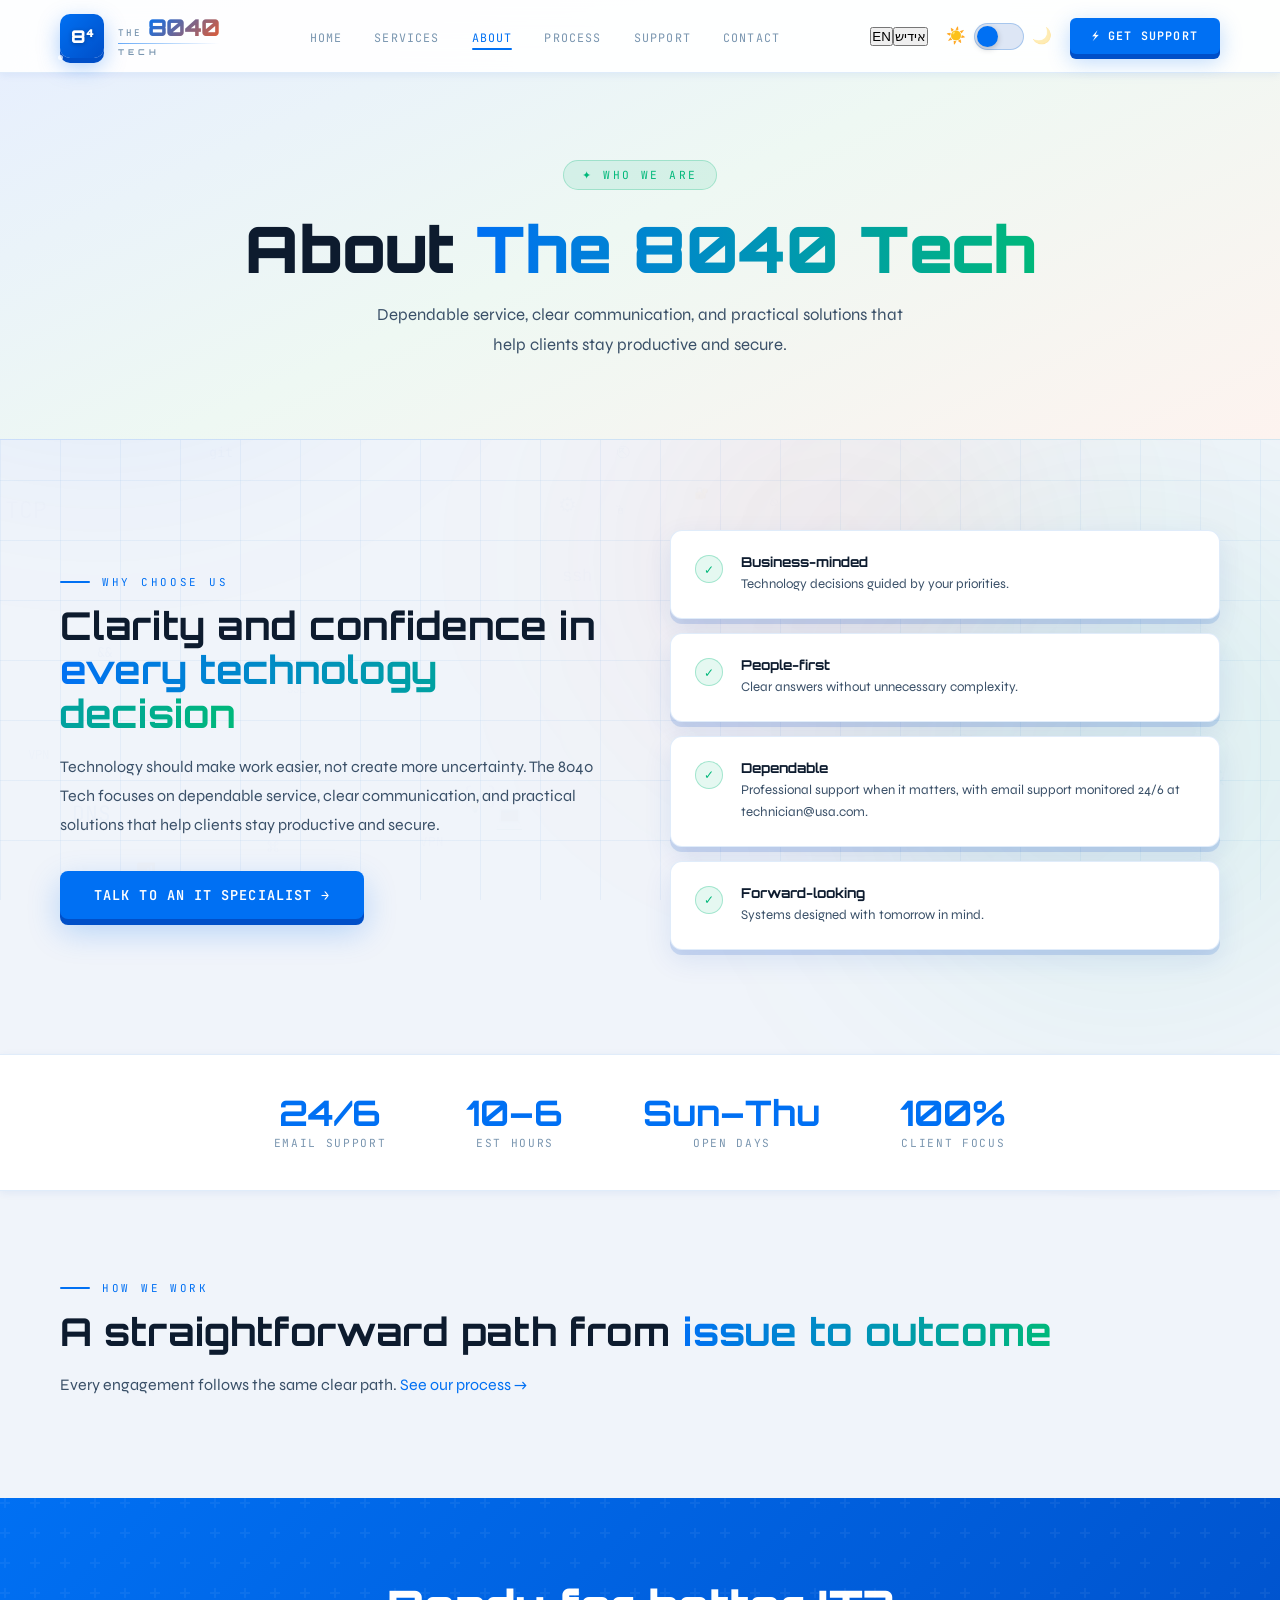
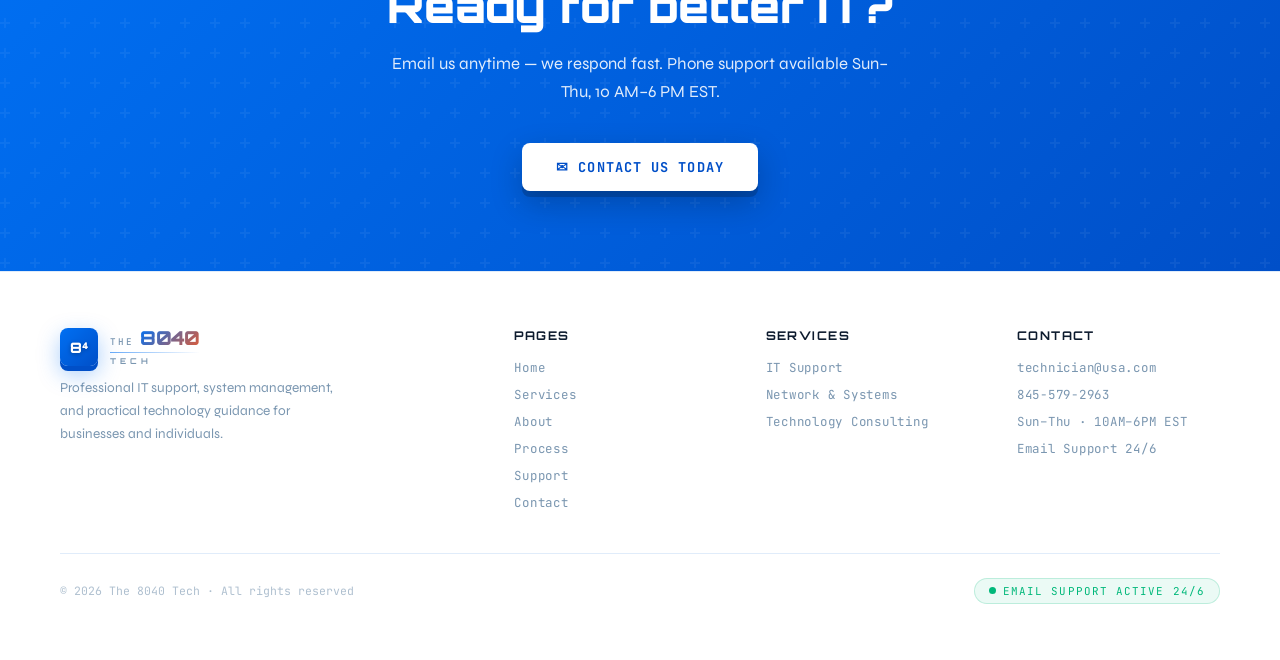
==== commit 3b3867ab: "Add Yiddish support to about.html" ====
--- a/about.html
+++ b/about.html
@@ -522,6 +522,7 @@
 .page-hero-sub { font-size:1.05rem; color:var(--text2); max-width:560px; margin:0 auto; line-height:1.75; }
 @media(max-width:900px){ .page-hero { padding:130px 24px 60px; } }
 </style>
+<link rel="stylesheet" href="lang.css">
 </head>
 <body>
 <div class="orb orb1"></div><div class="orb orb2"></div><div class="orb orb3"></div>
@@ -543,7 +544,7 @@
     <li><a href="support.html">Support</a></li>
     <li><a href="contact.html">Contact</a></li>
   </ul>
-  <div class="nav-right">
+  <div class="nav-right"><div class="lang-switch" role="group" aria-label="Language"><button type="button" class="lang-btn active" data-lang="en">EN</button><button type="button" class="lang-btn" data-lang="yi">אידיש</button></div>
     <label class="theme-toggle" aria-label="Toggle dark mode"><span class="t-icon sun">☀️</span><div class="toggle-track" id="toggleTrack"><div class="toggle-knob"></div></div><span class="t-icon moon">🌙</span></label>
     <a href="contact.html" class="nav-cta">⚡ Get Support</a>
     <button class="nav-burger" id="navBurger" aria-label="Menu">☰</button>
@@ -710,5 +711,6 @@
   });
 });
 </script>
+<script src="lang.js"></script>
 </body>
 </html>
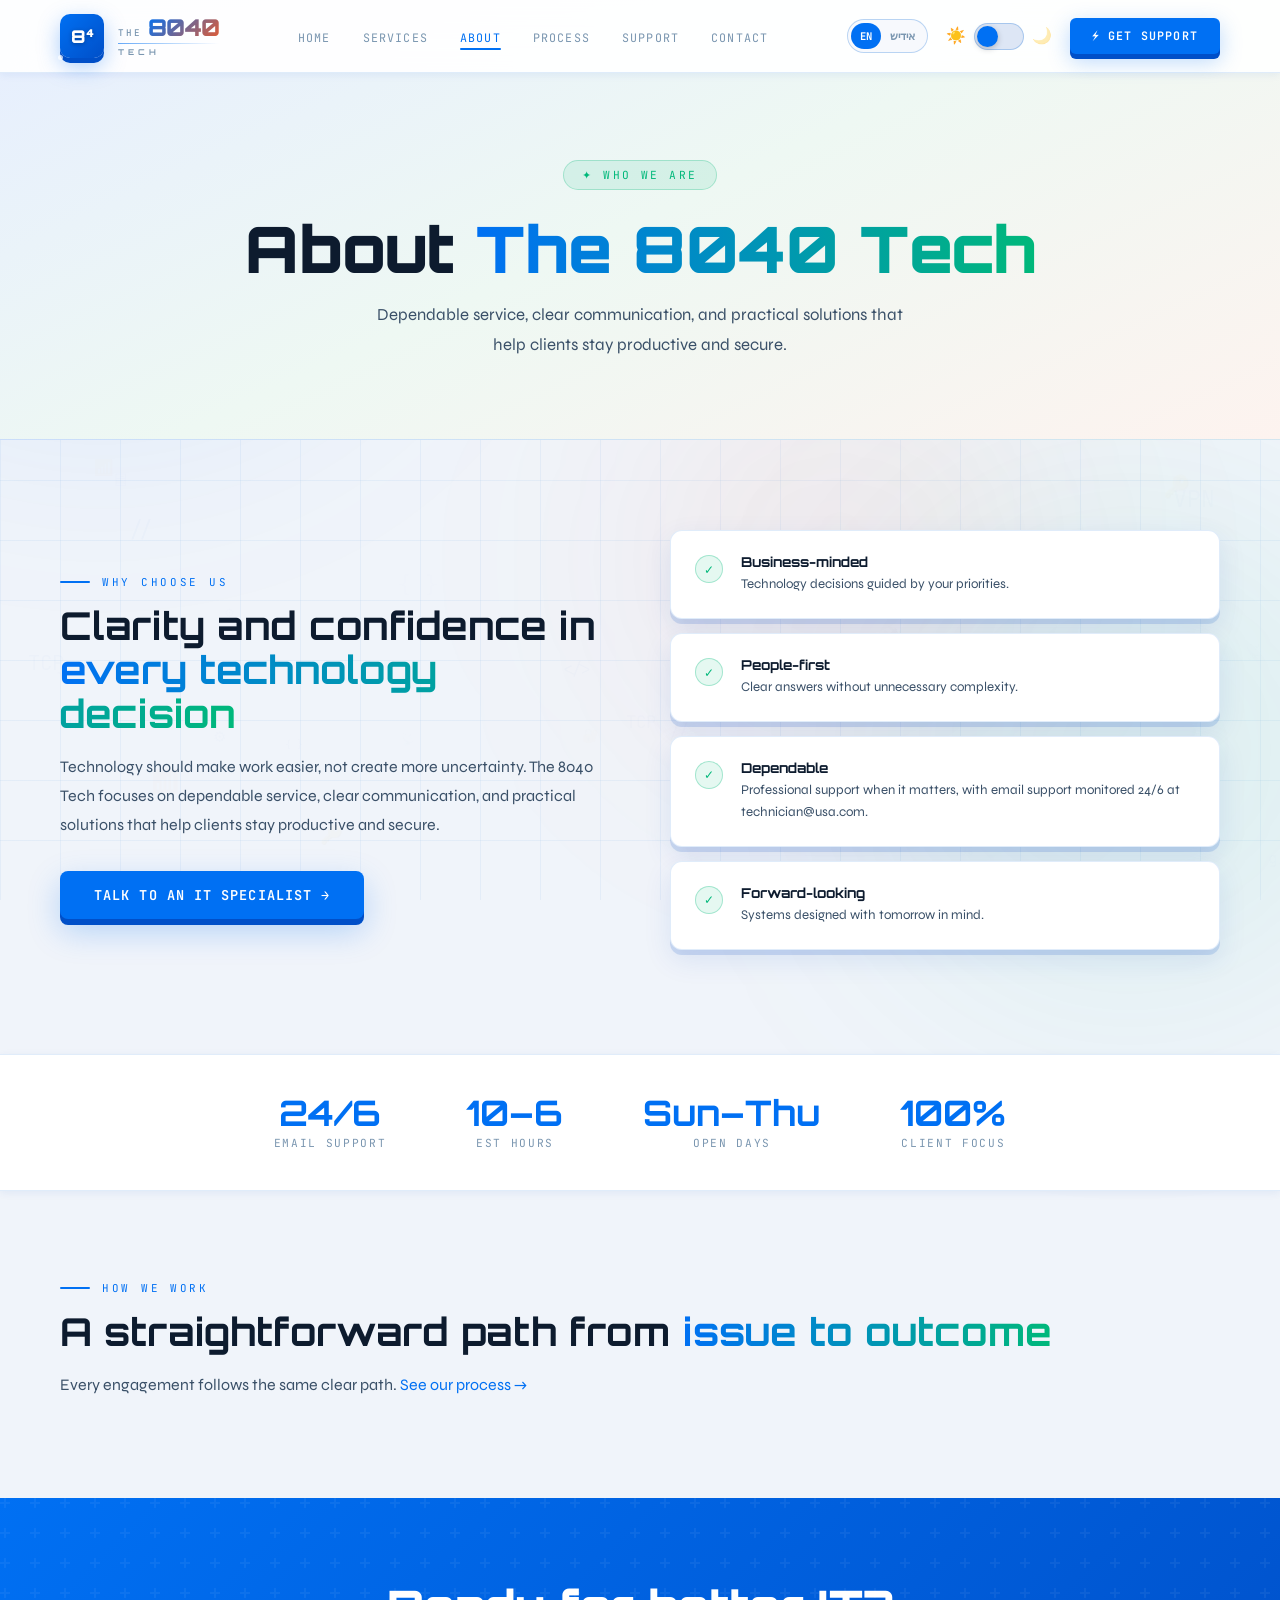
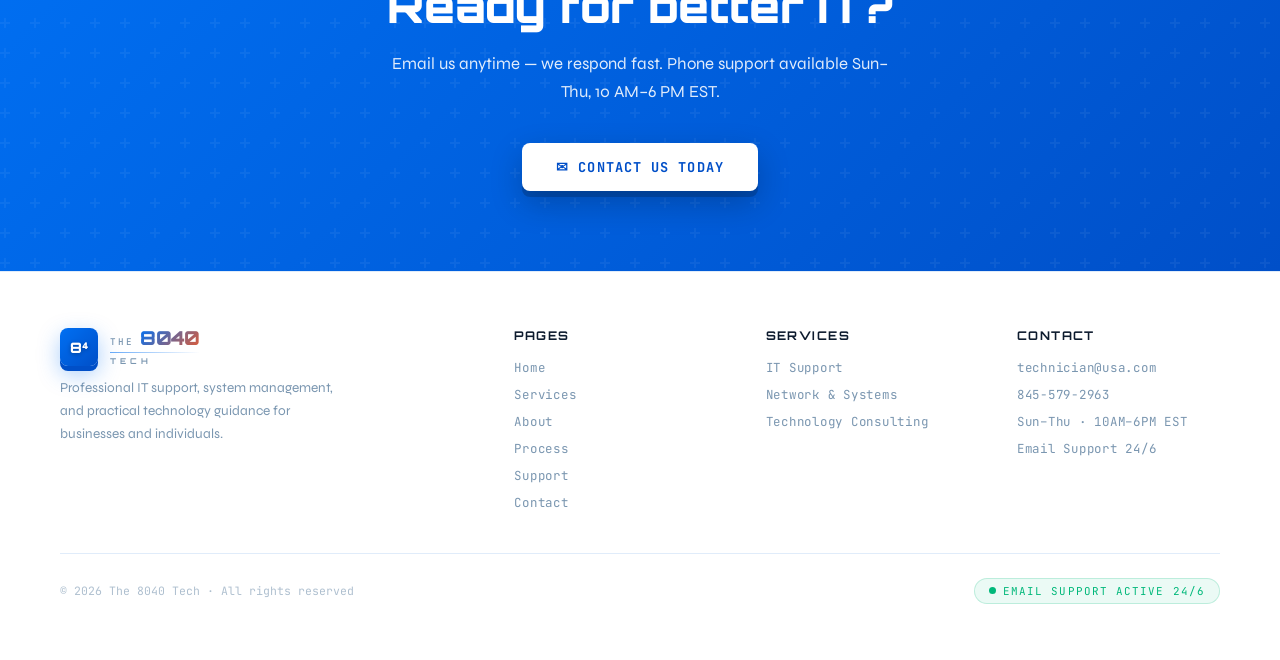
==== commit 79579e89: "Refresh Yiddish translations on about.html" ====
--- a/about.html
+++ b/about.html
@@ -711,6 +711,6 @@
   });
 });
 </script>
-<script src="lang.js"></script>
+<script src="lang.js?v=2"></script>
 </body>
 </html>
--- a/lang.css
+++ b/lang.css
@@ -0,0 +1 @@
+.lang-switch{display:flex;align-items:center;border:1px solid var(--border2);border-radius:100px;padding:3px;background:var(--surface2);direction:ltr}.lang-btn{border:0;background:transparent;color:var(--muted);font:700 .66rem 'JetBrains Mono',monospace;padding:6px 9px;border-radius:100px;cursor:pointer}.lang-btn.active{background:var(--accent);color:#fff}html[dir=rtl] body{direction:rtl;text-align:right}html[dir=rtl] .nav-logo,html[dir=rtl] .footer-logo-wrap{direction:ltr}html[dir=rtl] .page-hero,html[dir=rtl] .hero-full,html[dir=rtl] .cta-band,html[dir=rtl] .stat{text-align:center}html[dir=rtl] .footer-col a,html[dir=rtl] .footer-desc,html[dir=rtl] .form-label,html[dir=rtl] .form-note{text-align:right}@media(max-width:600px){.lang-btn{padding:6px 7px}.theme-toggle .t-icon{display:none}}
